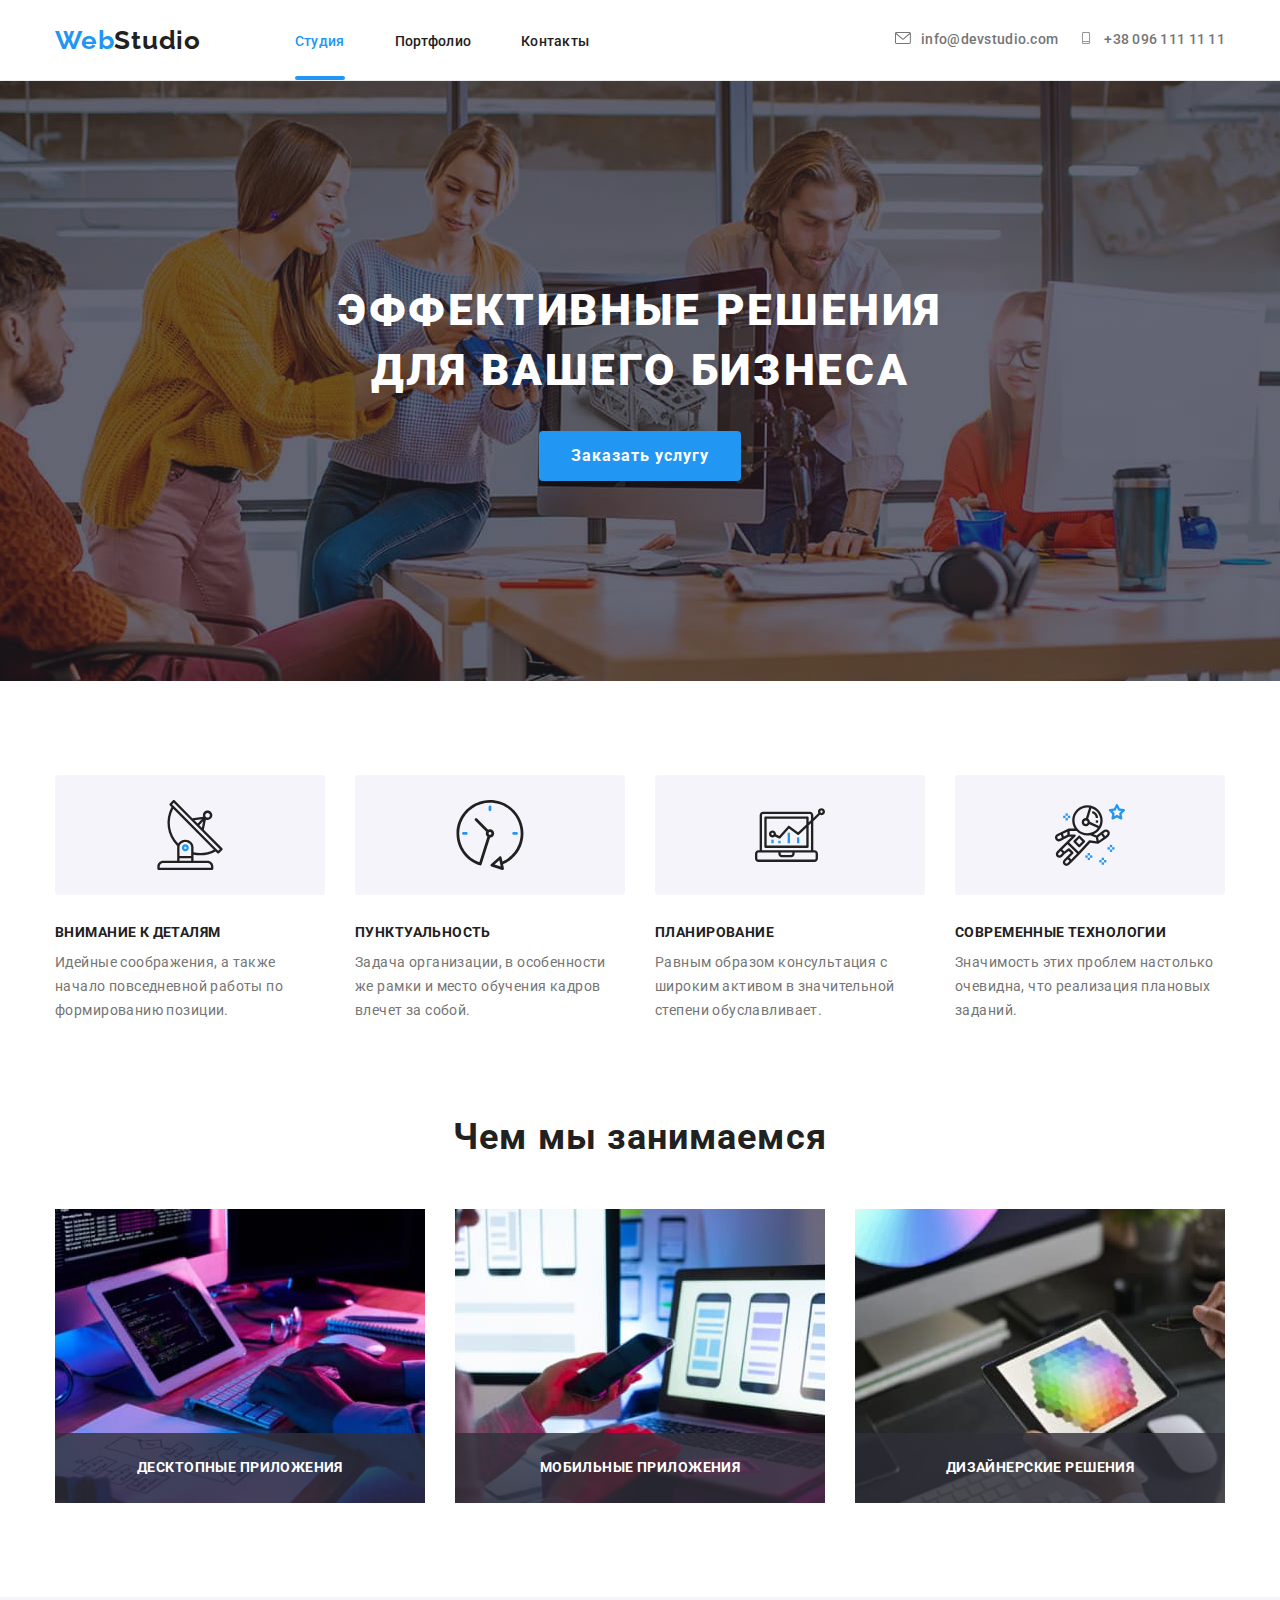
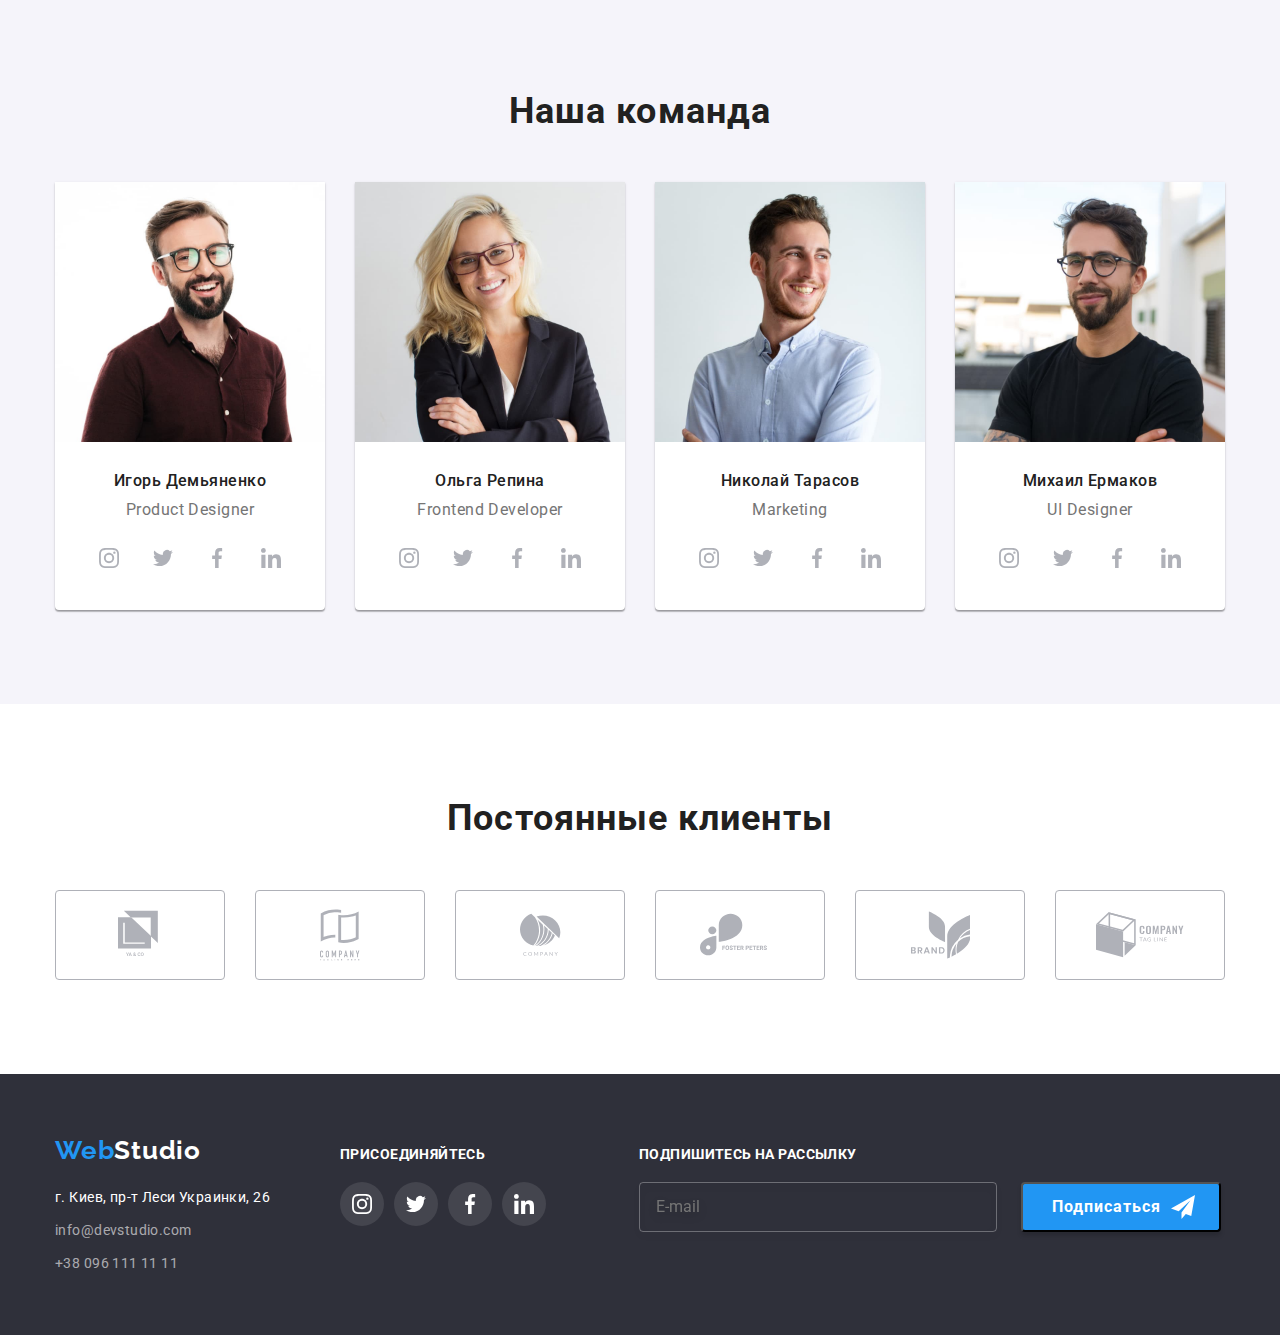
==== index.html @ 65dbe7a2 "дз7" ====
<!DOCTYPE html>
<html lang="ru">
  <head>
    <link
      rel="stylesheet"
      href="https://cdnjs.cloudflare.com/ajax/libs/modern-normalize/1.0.0/modern-normalize.min.css"
    />
    <link rel="preconnect" href="https://fonts.gstatic.com" />
    <link
      rel="stylesheet"
      href="https://fonts.googleapis.com/css2?family=Raleway:wght@700&family=Roboto:wght@400;500;700;900&display=swap"
    />
    <link rel="stylesheet" href="./css/styles.css" />
    <meta charset="UTF-8" />
    <meta name="viewport" content="width=device-width, initial-scale=1.0" />
    <title>Document</title>
  </head>

  <body>
    <header class="page-header">
      <div class="container main-nav">
        <a href="./index.html" class="logo-header"
          ><span class="start">Web</span><span class="finish">Studio</span></a
        >

        <nav>
          <ul class="site-nav">
            <li class="item studio">
              <a href="" class="link current">Студия</a>
            </li>
            <li class="item">
              <a href="./portfolio.html" class="link">Портфолио</a>
            </li>
            <li class="item"><a href="" class="link">Контакты</a></li>
          </ul>
        </nav>

        <ul class="contacts-nav">
          <li class="item">
            <a href="mailto:info@devstudio.com" class="link-mail"
              ><svg class="mail" width="16" height="12">
                <use href="./images/symbol-defs.svg#icon-mail"></use></svg>info@devstudio.com</a>
          </li>
          <li class="item">
            <a href="tel:+380961111111" class="link-phone"
              ><svg class="phone" width="16" height="12">
                <use href="./images/symbol-defs.svg#icon-phone"></use></svg>+38 096 111 11 11</a>
          </li>
        </ul>
      </div>
    </header>

    <main>
      <section class="section-hero">
        <h1 class="hero-title">ЭФФЕКТИВНЫЕ РЕШЕНИЯ ДЛЯ ВАШЕГО БИЗНЕСА</h1>
        <button class="button-hero btn" data-modal-open type="button">
          Заказать услугу
        </button>

        <div class="backdrop is-hidden" data-modal>
          <div class="modal">
            <form>
              <h2 class="modal-title">
                Оставьте свои данные, мы вам перезвоним
              </h2>
              <div class="form-field"> 
                <label for="name">Имя</label>
                <input class="input-form" type="text" name="name" id="name" />                
                <span class="icon-modal"><svg width="18" height="18">
                    <use href="./images/sprite2.svg#icon-iconname"></use>
                  </svg></span>
                  
              </div>

              <div class="form-field">                
                <label for="tel">Телефон</label>
                <input class="input-form" type="tel" name="tel" id="tel" />
                <span class="icon-modal"><svg width="18" height="18">
                    <use href="./images/sprite2.svg#icon-icontel"></use>
                  </svg></span>
              </div>

              <div class="form-field">                
                <label for="email">Почта</label>                
                <input class="input-form" type="email" name="email" id="email" />
                <span class="icon-modal"><svg width="18" height="18">
                    <use href="./images/sprite2.svg#icon-iconmail"></use>
                  </svg></span>
              </div>

              <div class="form-field">                
                <label for="comment">Комментарий</label>
                <textarea name="comment" id="comment" rows="8" placeholder="Введите текст"
                ></textarea>
              </div>

              <div class="checkbox">
                <label class="label-form">
                <input class="checkbox-input" type="checkbox" name="policy" />
                <span class="icon-checkbox"></span>
                  Соглашаюсь с рассылкой и принимаю<span><a class="agreement" href="">Условия договора</a></span>
                </label>
                
              </div>

              <button class="button-submit"  type="submit">
                Отправить
              </button>
            </form>

            <button class="close-modal" data-modal-close type="reset"><svg width="18" height="18">
              <use href="./images/sprite2.svg#icon-closeicon"></use>
            </svg></button>

          </div>
        </div>
      </section>

      <section class="section-first">
        <div class="container">
          <ul class="section-first-list">
            <li class="link-list">
              <div class="box"></div>
              <h3 class="title">Внимание к деталям</h3>
              <p class="text">
                Идейные соображения, а также начало повседневной работы по
                формированию позиции.
              </p>
            </li>
            <li class="link-list">
              <div class="box"></div>
              <h3 class="title">Пунктуальность</h3>
              <p class="text">
                Задача организации, в особенности же рамки и место обучения
                кадров влечет за собой.
              </p>
            </li>
            <li class="link-list">
              <div class="box"></div>
              <h3 class="title">Планирование</h3>
              <p class="text">
                Равным образом консультация с широким активом в значительной
                степени обуславливает.
              </p>
            </li>
            <li class="link-list">
              <div class="box"></div>
              <h3 class="title">Современные технологии</h3>
              <p class="text">
                Значимость этих проблем настолько очевидна, что реализация
                плановых заданий.
              </p>
            </li>
          </ul>
        </div>
      </section>

      <section class="section-second">
        <div class="container">
          <h2 class="title">Чем мы занимаемся</h2>
          <ul class="foto">
            <li class="img-list">
              <div class="product">
                <p class="product-text">Десктопные приложения</p>
                <img
                  src="./images/img1.jpg"
                  width="370"
                  alt="первая картинка"
                />
              </div>
            </li>

            <li class="img-list">
              <div class="product">
                <p class="product-text">Мобильные приложения</p>
                <img
                  src="./images/img2.jpg"
                  width="370"
                  alt="вторая картинка"
                />
              </div>
            </li>

            <li class="img-list">
              <div class="product">
                <p class="product-text">Дизайнерские решения</p>
                <img
                  src="./images/img3.jpg"
                  width="370"
                  alt="третья картинка"
                />
              </div>
            </li>
          </ul>
        </div>
      </section>

      <section class="section-third">
        <div class="container">
          <h2 class="title">Наша команда</h2>
          <ul class="team-section">
            <li class="team-list">
              <img
                src="./images/ИгорьДемьяненко.jpg"
                width="270"
                alt="Игорь Демьяненко"
              />
              <h3 class="name-title">Игорь Демьяненко</h3>
              <p class="text-title">Product Designer</p>
              <ul class="social-networks">
                <li class="social">
                  <a class="network-list" href=""
                    ><svg class="svg-networks" width="20" height="20">
                      <use
                        href="./images/symbol-defs.svg#icon-instagram"
                      ></use></svg></a>
                </li>
                <li class="social">
                  <a class="network-list" href=""
                    ><svg class="svg-networks" width="20" height="20">
                      <use
                        href="./images/symbol-defs.svg#icon-twitter"
                      ></use></svg></a>
                </li>
                <li class="social">
                  <a class="network-list" href=""
                    ><svg class="svg-networks" width="20" height="20">
                      <use
                        href="./images/symbol-defs.svg#icon-facebook"
                      ></use></svg></a>
                </li>
                <li class="social">
                  <a class="network-list" href=""
                    ><svg class="svg-networks" width="20" height="20">
                      <use
                        href="./images/symbol-defs.svg#icon-linkedin"
                      ></use></svg></a>
                </li>
              </ul>
            </li>
            <li class="team-list">
              <img
                src="./images/ОльгаРепина.jpg"
                width="270"
                alt="Ольга Репина"
              />
              <h3 class="name-title">Ольга Репина</h3>
              <p class="text-title">Frontend Developer</p>
              <ul class="social-networks">
                <li class="social">
                  <a class="network-list" href=""
                    ><svg class="svg-networks" width="20" height="20">
                      <use
                        href="./images/symbol-defs.svg#icon-instagram"
                      ></use></svg></a>
                </li>
                <li class="social">
                  <a class="network-list" href=""
                    ><svg class="svg-networks" width="20" height="20">
                      <use
                        href="./images/symbol-defs.svg#icon-twitter"
                      ></use></svg></a>
                </li>
                <li class="social">
                  <a class="network-list" href=""
                    ><svg class="svg-networks" width="20" height="20">
                      <use
                        href="./images/symbol-defs.svg#icon-facebook"
                      ></use></svg></a>
                </li>
                <li class="social">
                  <a class="network-list" href=""
                    ><svg class="svg-networks" width="20" height="20">
                      <use
                        href="./images/symbol-defs.svg#icon-linkedin"
                      ></use></svg></a>
                </li>
              </ul>
            </li>
            <li class="team-list">
              <img
                src="./images/НиколайТарасов.jpg"
                width="270"
                alt="Николай Тарасов"
              />
              <h3 class="name-title">Николай Тарасов</h3>
              <p class="text-title">Marketing</p>
              <ul class="social-networks">
                <li class="social">
                  <a class="network-list" href=""
                    ><svg class="svg-networks" width="20" height="20">
                      <use
                        href="./images/symbol-defs.svg#icon-instagram"
                      ></use></svg></a>
                </li>
                <li class="social">
                  <a class="network-list" href=""
                    ><svg class="svg-networks" width="20" height="20">
                      <use
                        href="./images/symbol-defs.svg#icon-twitter"
                      ></use></svg></a>
                </li>
                <li class="social">
                  <a class="network-list" href=""
                    ><svg class="svg-networks" width="20" height="20">
                      <use
                        href="./images/symbol-defs.svg#icon-facebook"
                      ></use></svg></a>
                </li>
                <li class="social">
                  <a class="network-list" href=""
                    ><svg class="svg-networks" width="20" height="20">
                      <use
                        href="./images/symbol-defs.svg#icon-linkedin"
                      ></use></svg></a>
                </li>
              </ul>
            </li>
            <li class="team-list">
              <img
                src="./images/МихаилЕрмаков.jpg"
                width="270"
                alt="Михаил Ермаков"
              />
              <h3 class="name-title">Михаил Ермаков</h3>
              <p class="text-title">UI Designer</p>
              <ul class="social-networks">
                <li class="social">
                  <a class="network-list" href=""
                    ><svg class="svg-networks" width="20" height="20">
                      <use
                        href="./images/symbol-defs.svg#icon-instagram"
                      ></use></svg></a>
                </li>
                <li class="social">
                  <a class="network-list" href=""
                    ><svg class="svg-networks" width="20" height="20">
                      <use
                        href="./images/symbol-defs.svg#icon-twitter"
                      ></use></svg></a>
                </li>
                <li class="social">
                  <a class="network-list" href=""
                    ><svg class="svg-networks" width="20" height="20">
                      <use
                        href="./images/symbol-defs.svg#icon-facebook"
                      ></use></svg></a>
                </li>
                <li class="social">
                  <a class="network-list" href=""
                    ><svg class="svg-networks" width="20" height="20">
                      <use
                        href="./images/symbol-defs.svg#icon-linkedin"
                      ></use></svg></a>
                </li>
              </ul>
            </li>
          </ul>
        </div>
      </section>

      <section class="section-four">
        <div class="container">
          <h2 class="title-clients">Постоянные клиенты</h2>
          <ul class="client-list">
            <li>
              <a class="client" href=""
                ><svg class="svg" width="44" height="90">
                  <use href="./images/symbol-defs.svg#icon-yako"></use></svg></a>
            </li>
            <li>
              <a class="client" href=""
                ><svg class="svg" width="40" height="90">
                  <use
                    href="./images/symbol-defs.svg#icon-taglinecompany"
                  ></use></svg></a>
            </li>
            <li>
              <a class="client" href=""
                ><svg class="svg" width="41" height="90">
                  <use href="./images/symbol-defs.svg#icon-company"></use></svg></a>
            </li>
            <li>
              <a class="client" href=""
                ><svg class="svg" width="80" height="90">
                  <use href="./images/symbol-defs.svg#icon-foster"></use></svg></a>
            </li>
            <li>
              <a class="client" href=""
                ><svg class="svg" width="59" height="90">
                  <use href="./images/symbol-defs.svg#icon-brand"></use></svg></a>
            </li>
            <li>
              <a class="client" href=""
                ><svg class="svg" width="88" height="90">
                  <use href="./images/symbol-defs.svg#icon-tagline"></use></svg></a>
            </li>
          </ul>
        </div>
      </section>
    </main>

    <footer class="footer">
      <div class="container main-footer">
        <div class="footer-first">
          <a href="./index.html" class="logo-footer"
            ><span class="start-footer">Web</span
            ><span class="finish-footer">Studio</span></a
          >

          <address class="address">
            <div class="address-list">г. Киев, пр-т Леси Украинки, 26</div>
            <div class="address-list">
              <a href="mailto:info@devstudio.com" class="link"
                >info@devstudio.com</a
              >
            </div>
            <div class="address-list">
              <a href="tel:+380961111111" class="link">+38 096 111 11 11</a>
            </div>
          </address>
        </div>
        <div class="footer-second">
          <h2 class="title-footer">присоединяйтесь</h2>
          <ul class="social-networks">
            <li class="social">
              <a class="networks" href=""
                ><svg class="svg-networks" width="20" height="20">
                  <use
                    href="./images/symbol-defs.svg#icon-instagram"
                  ></use></svg></a>
            </li>
            <li class="social">
              <a class="networks" href=""
                ><svg class="svg-networks" width="20" height="20">
                  <use href="./images/symbol-defs.svg#icon-twitter"></use></svg></a>
            </li>
            <li class="social">
              <a class="networks" href=""
                ><svg class="svg-networks" width="20" height="20">
                  <use href="./images/symbol-defs.svg#icon-facebook"></use></svg></a>
            </li>
            <li class="social">
              <a class="networks" href=""
                ><svg class="svg-networks" width="20" height="20">
                  <use href="./images/symbol-defs.svg#icon-linkedin"></use></svg></a>
            </li>
          </ul>
        </div>

        <div class="footer-third">
          <form>
            <label for="mail" class="form-label">Подпишитесь на рассылку</label>
            <div class="input-button">
              <input
                class="form-input"
                type="email"
                name="email"
                id="mail"
                placeholder="E-mail"
              />
              <button class="submit-button" type="submit">Подписаться</button>
            </div>
          </form>
        </div>
      </div>
    </footer>
    <script src="./js/modal.js"></script>    
  </body>
  </html>
---- css/styles.css ----
:root {
  --primary-text-color: #212121;
  --secondary-text-color: #757575;
  --text-color-white: #ffffff;
  --text-color-blue: #2196f3;
  --text-address: rgba(255, 255, 255, 0.6);
  --bg-color-blue: #2196f3;
  --bg-color-white: #ffffff;
  --bg-color-black: #2f303a;
}

body {
  background-color: var(--bg-color-white);
  color: var(--primary-text-color);
  font-family: Roboto, sans-serif;
  font-style: normal;
}

img {
  display: block;
}
a {
  text-decoration: none;
}
ul {
  list-style: none;
}
.page-header {
  background-color: var(--bg-color-white);
  border-bottom: 1px solid #ececec;
  position: relative;
}
.container {
  width: 1200px;
  padding-left: 15px;
  padding-right: 15px;
  margin-left: auto;
  margin-right: auto;
}
.main-nav {
  display: flex;
  align-items: center;
  height: 80px;
  justify-content: space-between;
}
.logo-header {
  font-family: Raleway;
  font-style: normal;
  font-weight: 700;
  font-size: 26px;
  line-height: 1.19;
  letter-spacing: 0.03em;
  color: var(--primary-text-color);
  margin-right: 93px;
}

.start {
  color: var(--text-color-blue);
}
.finish {
  color: var(--primary-text-color);
}
.start-footer {
  color: var(--text-color-blue);
}
.finish-footer {
  color: var(--text-color-white);
}
/* Главная навигация */
.site-nav {
  display: flex;
  padding: 0;
  margin-right: 305px;
  align-items: center;
  align-self: center;
}
.site-nav .item + .item {
  margin-left: 50px;
}

.site-nav .link {
  font-family: Roboto;
  font-style: normal;
  font-weight: 500;
  font-size: 14px;
  line-height: 1.14px;
  letter-spacing: 0.02em;
  color: var(--primary-text-color);
  height: 16px;
}

.site-nav .link.current {
  color: var(--text-color-blue);
}
.current {
  position: relative;
}
.current::after {
  position: absolute;
  content: '';
  width: 100%;
  height: 4px;
  border-radius: 2px;
  display: block;
  left: 0;
  bottom: 0;
  background-repeat: no-repeat;
  background-color: var(--bg-color-blue);
  top: 43px;
}
.link {
  transition: 250ms cubic-bezier(0.4, 0, 0.2, 1);
}
.link:hover {
  color: var(--text-color-blue);
}
.link:focus {
  color: var(--text-color-blue);
}
.contacts-nav .item + .item {
  margin-left: 20px;
}
.contacts-nav {
  display: flex;
  height: 16px;
  padding: 0;
}
.link-mail {
  font-family: Roboto;
  font-style: normal;
  font-weight: 500;
  font-size: 14px;
  line-height: 1.14px;
  letter-spacing: 0.02em;
  color: var(--secondary-text-color);
  fill: var(--secondary-text-color);
  align-items: center;
  height: 16px;
  display: block;
  transition: 250ms cubic-bezier(0.4, 0, 0.2, 1);
}
.link-mail:hover {
  color: var(--text-color-blue);
  fill: var(--text-color-blue);
}
.link-mail:focus {
  color: var(--text-color-blue);
  fill: var(--text-color-blue);
}
.link-phone {
  font-family: Roboto;
  font-style: normal;
  font-weight: 500;
  font-size: 14px;
  line-height: 1.14px;
  letter-spacing: 0.02em;
  color: var(--secondary-text-color);
  fill: var(--secondary-text-color);
  align-items: center;
  height: 16px;
  display: block;
  transition: 250ms cubic-bezier(0.4, 0, 0.2, 1);
}
.link-phone:hover {
  color: var(--text-color-blue);
  fill: #2196f3;
}
.link-phone:focus {
  color: var(--text-color-blue);
  fill: #2196f3;
}

.item {
  align-items: center;
  align-self: center;
  height: 16px;
  display: block;
}
.mail {
  margin-right: 10px;
  transition: 250ms cubic-bezier(0.4, 0, 0.2, 1);
}

.mail:hover {
  fill: #2196f3;
}
.phone {
  margin-right: 10px;
  transition: 250ms cubic-bezier(0.4, 0, 0.2, 1);
}
.phone:hover {
  fill: #2196f3;
}

/* Секция Герой */
.section-hero {
  background-color: var(--bg-color-black);
  background-image: linear-gradient(
      to bottom,
      rgba(47, 48, 58, 0.4),
      rgba(47, 48, 58, 0.4)
    ),
    url(../images/Imghero.jpg);
  background-size: cover;
  background-position: center;
  background-repeat: no-repeat;

  height: 600px;
  display: flex;
  flex-direction: column;
  align-items: center;
  justify-content: center;
  margin: 0 auto;
}
.section-hero .hero-title {
  width: 696px;
  height: 120px;
  font-family: Roboto;
  font-style: normal;
  font-weight: 900;
  font-size: 44px;
  line-height: 1.36;
  text-align: center;
  letter-spacing: 0.06em;
  text-transform: uppercase;
  color: var(--text-color-white);
  margin-top: 0;
  margin-bottom: 30px;
  margin-left: auto;
  margin-right: auto;
}

.button-hero {
  height: 50px;
  margin-top: 0;
  margin-left: auto;
  margin-right: auto;
  padding-top: 10px;
  padding-bottom: 10px;
  padding-right: 32px;
  padding-left: 32px;
  border-radius: 4px;
  border: transparent;
  font-family: Roboto;
  font-style: normal;
  font-weight: 700;
  font-size: 16px;
  line-height: 1.87;
  display: flex;
  align-items: center;
  text-align: center;
  letter-spacing: 0.06em;
  background-color: var(--bg-color-blue);
  color: var(--text-color-white);
  box-shadow: 0px 4px 4px rgba(0, 0, 0, 0.15);
  cursor: pointer;
}

.backdrop {
  position: fixed;
  width: 100%;
  height: 100%;
  left: 0px;
  top: 0px;
  background: rgba(0, 0, 0, 0.2);
  z-index: 1;
}
.is-hidden {
  opacity: 0;
  pointer-events: none;
}

.modal {
  position: absolute;
  width: 528px;
  height: 581px;
  left: 50%;
  top: 50%;
  transform: translate(-50%, -50%);
  background-color: var(--bg-color-white);
  box-shadow: 0px 1px 3px rgba(0, 0, 0, 0.12), 0px 1px 1px rgba(0, 0, 0, 0.14),
    0px 2px 1px rgba(0, 0, 0, 0.2);
  border-radius: 4px;
  padding: 40px;
}

.modal-title {
  font-family: Roboto;
  font-style: normal;
  font-weight: bold;
  font-size: 20px;
  line-height: 23px;
  text-align: center;
  letter-spacing: 0.03em;
  color: var(--primary-text-color);
  margin-bottom: 12px;
}

.close-modal {
  position: absolute;
  width: 30px;
  height: 30px;
  top: 8px;
  right: 8px;
  cursor: pointer;
  background-color: var(--bg-color-white);
  border: 1px solid rgba(0, 0, 0, 0.1);
  align-items: center;
  border-radius: 50%;
  transition: 250ms cubic-bezier(0.4, 0, 0.2, 1);
  display: flex;
  align-content: center;
  justify-content: center;
}
.close-modal:hover {
  fill: var(--text-color-blue);
}
.close-modal:focus {
  fill: var(--text-color-blue);
}
.form-field {
  display: flex;
  flex-direction: column;
  position: relative;
}
.form-field:not(:nth-of-type(4)) {
  margin-bottom: 10px;
}

.input-form {
  margin: 0;
  padding: 0;
  padding-left: 42px;
  width: 100%;
  height: 40px;
  border: 1px solid rgba(33, 33, 33, 0.2);
  border-radius: 4px;
  cursor: pointer;
  transition: 250ms cubic-bezier(0.4, 0, 0.2, 1);
}
.icon-modal {
  position: absolute;
  top: 50%;
  left: 14px;
  display: inline-block;
  transition: 250ms cubic-bezier(0.4, 0, 0.2, 1);
}
.input-form:focus + .icon-modal {
  fill: var(--text-color-blue);
}
.input-form:hover + .icon-modal {
  fill: var(--text-color-blue);
}
.input-form:hover {
  border: 1px solid var(--text-color-blue);
}
.input-form:focus {
  border: 1px solid var(--text-color-blue);
  outline: var(--text-color-blue);
}
.form-field label {
  margin-bottom: 4px;
  font-family: Roboto;
  font-style: normal;
  font-weight: normal;
  font-size: 12px;
  line-height: 14px;
  letter-spacing: 0.01em;
  color: #757575;
}

.form-field textarea {
  padding: 12px 16px;
  width: 100%;
  height: 120px;
  left: 576px;
  top: 518px;
  border: 1px solid rgba(33, 33, 33, 0.2);
  border-radius: 4px;
  resize: none;
  cursor: pointer;
  transition: 250ms cubic-bezier(0.4, 0, 0.2, 1);
}
.form-field textarea:hover {
  border: 1px solid var(--text-color-blue);
}
.form-field textarea:focus {
  border: 1px solid var(--text-color-blue);
  outline: var(--text-color-blue);
}

.checkbox {
  margin-top: 20px;
  margin-bottom: 30px;
}
.checkbox-input {
  appearance: none;
  position: absolute;
}
.checkbox-input:checked + .icon-checkbox {
  background-color: var(--bg-color-blue);
  border-color: var(--bg-color-blue);
  background-image: url(../images/iconcheck.svg);
  background-size: contain;
  background-repeat: no-repeat;
  background-origin: border-box;
  display: inline-block;  
}

.icon-checkbox {
  display: inline-block;
  width: 16px;
  height: 15px;
  border: 2px solid black;
  margin-right: 7px;
}
.label-form {
  display: flex;
  align-items: center;
  margin-left: 13px;
}
.agreement {
  margin-left: 5px;
}
.label-form {
  font-family: Roboto;
  font-style: normal;
  font-weight: normal;
  font-size: 14px;
  line-height: 24px;
  letter-spacing: 0.03em;
  color: #757575;
}
.agreement {
  text-decoration: underline;
  color: var(--text-color-blue);
}

.button-submit {
  display: block;
  width: 200px;
  height: 50px;
  color: var(--text-color-white);
  font-family: Roboto;
  font-style: normal;
  font-weight: bold;
  font-size: 16px;
  line-height: 30px;
  align-items: center;
  text-align: center;
  letter-spacing: 0.06em;
  background: #188ce8;
  box-shadow: 0px 4px 4px rgba(0, 0, 0, 0.15);
  border-radius: 4px;
  cursor: pointer;
  margin-left: auto;
  margin-right: auto;
}
.section-first .text {
  margin-top: 0;
  margin-bottom: 0;
  font-family: Roboto;
  font-style: normal;
  font-weight: 400;
  font-size: 14px;
  line-height: 1.71;
  letter-spacing: 0.03em;
  color: var(--secondary-text-color);
}

ul {
  margin-top: 0;
  margin-bottom: 0;
}
.section-first-list {
  display: flex;
  padding-left: 0;
}
.section-first {
  background-color: var(--bg-color-white);
  padding-top: 94px;
  padding-bottom: 94px;
}
.section-first .title {
  margin-top: 0;
  margin-bottom: 10px;
  font-family: Roboto;
  font-style: normal;
  font-weight: 700;
  font-size: 14px;
  line-height: 1.14;
  letter-spacing: 0.03em;
  text-transform: uppercase;
}

.link-list:not(:last-child) {
  margin-right: 30px;
}
.box {
  width: 270px;
  height: 120px;
  background: #f5f4fa;
  border: 1px solid transparent;
  border-radius: 4px;
  margin-bottom: 30px;
  display: flex;
  background-position: center;
  background-repeat: no-repeat;
}

.link-list:nth-child(1) .box {
  background-image: url(../images/v1.svg);
}
.link-list:nth-child(2) .box {
  background-image: url(../images/v2.svg);
}
.link-list:nth-child(3) .box {
  background-image: url(../images/v3.svg);
}
.link-list:nth-child(4) .box {
  background-image: url(../images/v4.svg);
}

.section-second .title {
  font-family: Roboto;
  font-style: normal;
  font-weight: 700;
  font-size: 36px;
  line-height: 1.16;
  text-align: center;
  letter-spacing: 0.03em;
  margin-top: 0;
  margin-bottom: 50px;
  margin-left: auto;
  margin-right: auto;
  padding-bottom: 0;
}
.section-second {
  background-color: var(--bg-color-white);
  padding-bottom: 94px;
}
.foto {
  display: flex;
  justify-content: space-between;
  padding-left: 0;
}
.img-list:not(:last-child) {
  margin-right: 30px;
}
.section-third {
  background: #f5f4fa;
  padding-top: 94px;
  padding-bottom: 94px;
}
.team-section {
  display: flex;
  padding-left: 0;
  justify-content: space-between;
}
.team-list:not(:last-child) {
  margin-right: 30px;
}
.team-list {
  box-shadow: 0px 1px 3px rgba(0, 0, 0, 0.12), 0px 1px 1px rgba(0, 0, 0, 0.14),
    0px 2px 1px rgba(0, 0, 0, 0.2);
  border-radius: 0px 0px 4px 4px;
  background: #ffffff;
  height: 428px;
}
.product {
  position: relative;
}
.product-text {
  font-family: Roboto;
  font-style: normal;
  font-weight: 700;
  font-size: 14px;
  line-height: 1.14;
  text-align: center;
  letter-spacing: 0.03em;
  text-transform: uppercase;
  bottom: 0;
  margin: 0;
  padding-top: 27px;
  padding-bottom: 27px;
  left: 0;
  right: 0;
  color: #ffffff;
  position: absolute;
  background: rgba(47, 48, 58, 0.8);
}

.section-third .title {
  font-family: Roboto;
  font-style: normal;
  font-weight: 700;
  font-size: 36px;
  line-height: 1.16;
  text-align: center;
  letter-spacing: 0.03em;
  margin-top: 0;
  margin-bottom: 50px;
  margin-left: auto;
  margin-right: auto;
}
.section-third .name-title {
  font-family: Roboto;
  font-style: normal;
  font-weight: 500;
  font-size: 16px;
  line-height: 1.18;
  text-align: center;
  letter-spacing: 0.03em;
  margin-bottom: 10px;
  margin-top: 30px;
}
.section-third .text-title {
  font-family: Roboto;
  font-style: normal;
  font-weight: 400;
  font-size: 16px;
  line-height: 1.18;
  text-align: center;
  letter-spacing: 0.03em;
  color: var(--secondary-text-color);
  margin-top: 0;
  margin-bottom: 16px;
}

.section-four {
  background-color: var(--bg-color-white);
  padding-top: 94px;
  padding-bottom: 94px;
}
.title-clients {
  font-family: Roboto;
  font-style: normal;
  font-weight: 700;
  font-size: 36px;
  line-height: 1.16;
  text-align: center;
  letter-spacing: 0.03em;
  margin-top: 0;
  margin-bottom: 50px;
  margin-left: auto;
  margin-right: auto;
}
.client {
  display: flex;
  width: 170px;
  height: 90px;
  border: 1px solid #afb1b8;
  border-radius: 4px;
  cursor: pointer;
  align-items: center;
  justify-content: center;
  fill: #afb1b8;
  transition: 250ms cubic-bezier(0.4, 0, 0.2, 1);
}
.client:hover {
  fill: var(--text-color-blue);
  border-color: var(--text-color-blue);
}
.client:focus {
  fill: var(--text-color-blue);
  border-color: var(--text-color-blue);
}

.client-list {
  margin: 0;
  padding: 0;
  display: flex;
  justify-content: space-between;
}

/* Футер */
.footer {
  background-color: var(--bg-color-black);
  padding-top: 60px;
  padding-bottom: 60px;
}
.logo-footer {
  width: 145px;
  height: 31px;
  font-family: Raleway;
  font-style: normal;
  font-weight: 700;
  font-size: 26px;
  line-height: 1.19;
  letter-spacing: 0.03em;
  color: var(--primary-text-color);
  display: inline-block;
}
.address {
  font-family: Roboto;
  font-style: normal;
  font-weight: 400;
  font-size: 14px;
  line-height: 1.71;
  letter-spacing: 0.03em;
  background-color: var(--bg-color-black);
  color: var(--text-color-white);
}
.address-list:not(:last-child) {
  margin-bottom: 9px;
}
.address-list:first-child {
  margin-top: 20px;
}

.address .link {
  color: var(--text-address);
  transition: 250ms cubic-bezier(0.4, 0, 0.2, 1);
}
.address .link:hover {
  color: var(--text-color-blue);
}
.address .link:focus {
  color: var(--text-color-blue);
}
.main-footer {
  display: flex;
  align-items: baseline;
}
.footer-first {
  margin-right: 70px;
}
.footer-second {
  margin-right: 93px;
}
.title-footer {
  color: var(--text-color-white);
  margin-bottom: 20px;
  font-family: Roboto;
  font-style: normal;
  font-weight: bold;
  font-size: 14px;
  line-height: 16px;
  letter-spacing: 0.03em;
  text-transform: uppercase;
}
.social-networks {
  display: flex;
  width: 206px;
  height: 44px;
  justify-content: space-between;
  align-items: center;
  padding-left: 0;

  margin-left: auto;
  margin-right: auto;
}
.networks {
  display: flex;
  width: 44px;
  height: 44px;
  border-radius: 50%;
  align-items: center;
  justify-content: center;
  fill: white;
  transition: 250ms cubic-bezier(0.4, 0, 0.2, 1);
}
.networks:hover {
  background-color: var(--bg-color-blue);
  fill: white;
}
.networks:focus {
  background-color: var(--bg-color-blue);
  fill: white;
}

.network-list:hover {
  background-color: var(--bg-color-blue);
  fill: white;
}
.network-list:focus {
  background-color: var(--bg-color-blue);
  fill: white;
}
.network-list {
  display: flex;
  width: 44px;
  height: 44px;
  border-radius: 50%;
  align-items: center;
  justify-content: center;
  fill: #afb1b8;
  transition: 250ms cubic-bezier(0.4, 0, 0.2, 1);
}
.social {
  display: block;
  width: 44px;
  height: 44px;
  background: rgba(255, 255, 255, 0.1);
  border-radius: 50%;
}

.footer-third {
  display: flex;
  justify-content: space-between;
  margin-right: 0;
}
.form-label {
  display: block;
  font-family: Roboto;
  font-style: normal;
  font-weight: bold;
  font-size: 14px;
  line-height: 16px;
  letter-spacing: 0.03em;
  text-transform: uppercase;
  color: var(--text-color-white);
  margin-bottom: 20px;
  cursor: pointer;
}

.form-input {
  display: inline-block;
  width: 358px;
  height: 50px;
  border: 1px solid rgba(255, 255, 255, 0.3);
  box-sizing: border-box;
  filter: drop-shadow(0px 4px 4px rgba(0, 0, 0, 0.15));
  border-radius: 4px;
  padding: 15px 16px;
  margin: 0;
  margin-right: 24px;
  background-color: transparent;
  color: var(--text-color-white);
}

.input-button {
  display: flex;
  margin-right: 0;
}

.submit-button {
  display: flex;
  width: 200px;
  height: 50px;
  background: #2196f3;
  box-shadow: 0px 4px 4px rgba(0, 0, 0, 0.15);
  border-radius: 4px;
  margin-right: 0;
  font-family: Roboto;
  font-style: normal;
  font-weight: bold;
  font-size: 16px;
  line-height: 30px;
  align-items: center;
  text-align: center;
  padding-left: 29px;
  letter-spacing: 0.06em;
  color: var(--text-color-white);
  cursor: pointer;
}
.submit-button::after {
  content: '';
  background-image: url(../images/iconsend.svg);
  background-repeat: no-repeat;
  width: 24px;
  height: 24px;
  margin-left: 10px;
}

/* Портфолио */

.button-link .button {
  font-family: Roboto;
  font-style: normal;
  font-weight: 500;
  font-size: 16px;
  line-height: 1.62;
  text-align: center;
  letter-spacing: 0.03em;
  background-color: #f5f4fa;
  color: var(--primary-text-color);
  border-radius: 4px;
  border-color: transparent;
  padding-top: 6px;
  padding-bottom: 6px;
  padding-left: 22px;
  padding-right: 22px;
  cursor: pointer;
  transition: 250ms cubic-bezier(0.4, 0, 0.2, 1);
}
.button-link .button:focus {
  background-color: var(--bg-color-blue);
  color: var(--text-color-white);
  box-shadow: 0px 3px 1px rgba(0, 0, 0, 0.1), 0px 1px 2px rgba(0, 0, 0, 0.08),
    0px 2px 2px rgba(0, 0, 0, 0.12);
  border-radius: 4px;
}
.button-link .button:hover {
  background-color: var(--bg-color-blue);
  color: var(--text-color-white);
  box-shadow: 0px 3px 1px rgba(0, 0, 0, 0.1), 0px 1px 2px rgba(0, 0, 0, 0.08),
    0px 2px 2px rgba(0, 0, 0, 0.12);
  border-radius: 4px;
}

.button-list:not(:last-child) {
  margin-right: 8px;
}

.window {
  position: absolute;
  bottom: -100%;
  width: 100%;
  height: 100%;
  padding-top: 63px;
  padding-bottom: 63px;
  padding-left: 24px;
  padding-right: 24px;
  margin: 0;
  font-family: Roboto;
  font-style: normal;
  font-weight: normal;
  font-size: 18px;
  line-height: 1.55;
  letter-spacing: 0.03em;
  color: var(--text-color-white);
  background: rgba(33, 150, 243, 0.9);
  opacity: 0;
  transition: 250ms cubic-bezier(0.4, 0, 0.2, 1);
}
.pictures {
  position: relative;
  overflow: hidden;
}
.future-link:hover .window,
.future-link:focus .window {
  bottom: 0;
  opacity: 1;
}
.button-link {
  padding-top: 94px;
  padding-bottom: 50px;
}
.futures-link {
  display: flex;
  justify-content: center;
  align-items: center;
}

.futures-list {
  display: flex;
  flex-wrap: wrap;
  padding-left: 0;
  justify-content: space-between;
  padding-bottom: 94px;
}
.futures-list .title {
  font-family: Roboto;
  font-style: normal;
  font-weight: 700;
  font-size: 18px;
  line-height: 2;
  letter-spacing: 0.06em;
  color: var(--primary-text-color);
  margin-bottom: 0;
  margin-top: 0;
}
.item-futures {
  background: #ffffff;
  border: 1px solid #eeeeee;
  width: 370px;
  height: 404px;
  margin-left: 30px;
  margin-bottom: 30px;
  padding-top: 0;
}

.future-link {
  background: #ffffff;
  border: 1px solid #eeeeee;
  width: 370px;
  display: block;
  border: 1px solid #eeeeee;
  box-sizing: border-box;
  transition: 250ms cubic-bezier(0.4, 0, 0.2, 1);
}

.future-link:hover {
  border: 1px solid #eeeeee;
  box-sizing: border-box;
  box-shadow: 0px 1px 1px rgba(0, 0, 0, 0.12), 0px 4px 4px rgba(0, 0, 0, 0.06),
    1px 4px 6px rgba(0, 0, 0, 0.16);
}
.future-link:focus {
  border: 1px solid #eeeeee;
  box-sizing: border-box;
  box-shadow: 0px 1px 1px rgba(0, 0, 0, 0.12), 0px 4px 4px rgba(0, 0, 0, 0.06),
    1px 4px 6px rgba(0, 0, 0, 0.16);
}
.div-list {
  padding: 20px 24px;
  width: 370px;
}
.futures-list .link {
  font-family: Roboto;
  font-style: normal;
  font-weight: normal;
  font-size: 16px;
  line-height: 1.87;
  letter-spacing: 0.03em;
  color: var(--secondary-text-color);
  margin-top: 4px;
  margin-bottom: 0;
}
.item-futures:nth-child(3n + 1) {
  margin-left: 0;
}
.item-futures:nth-child(n + 7) {
  margin-bottom: 0;
}
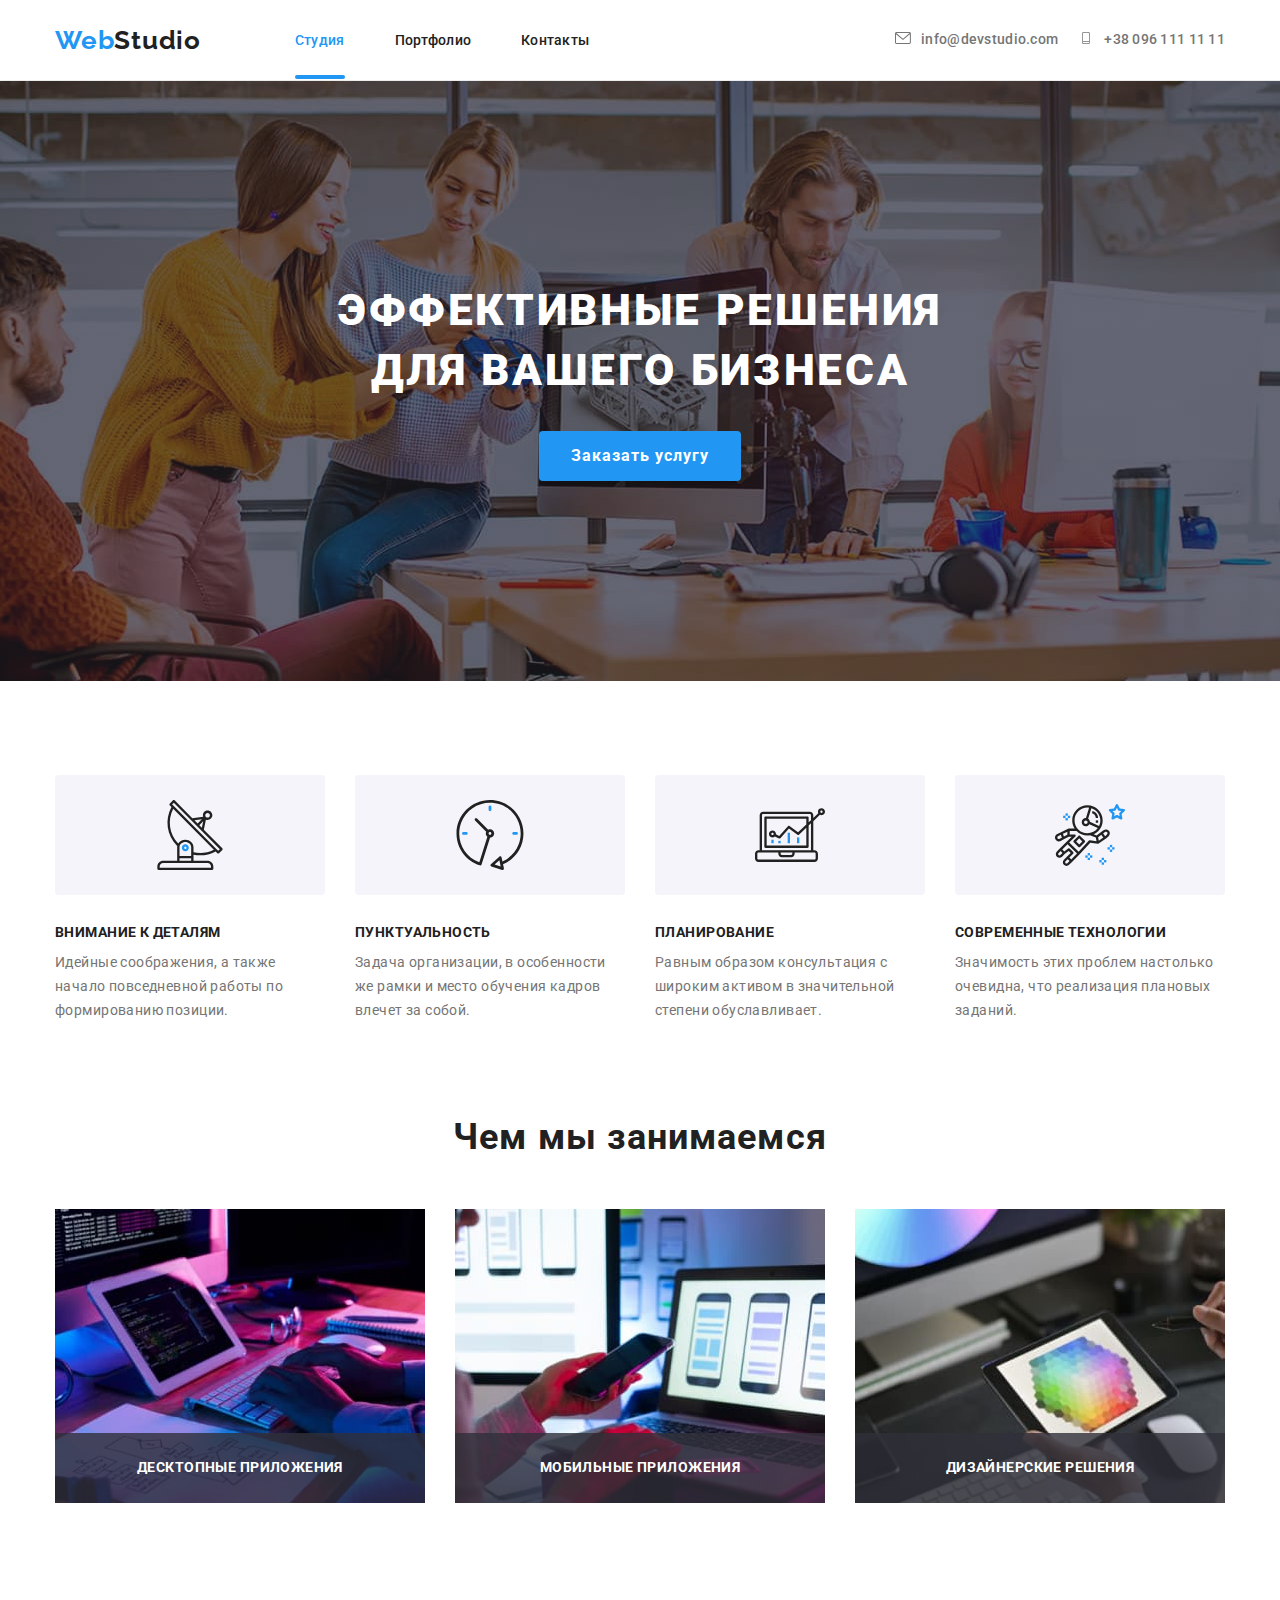
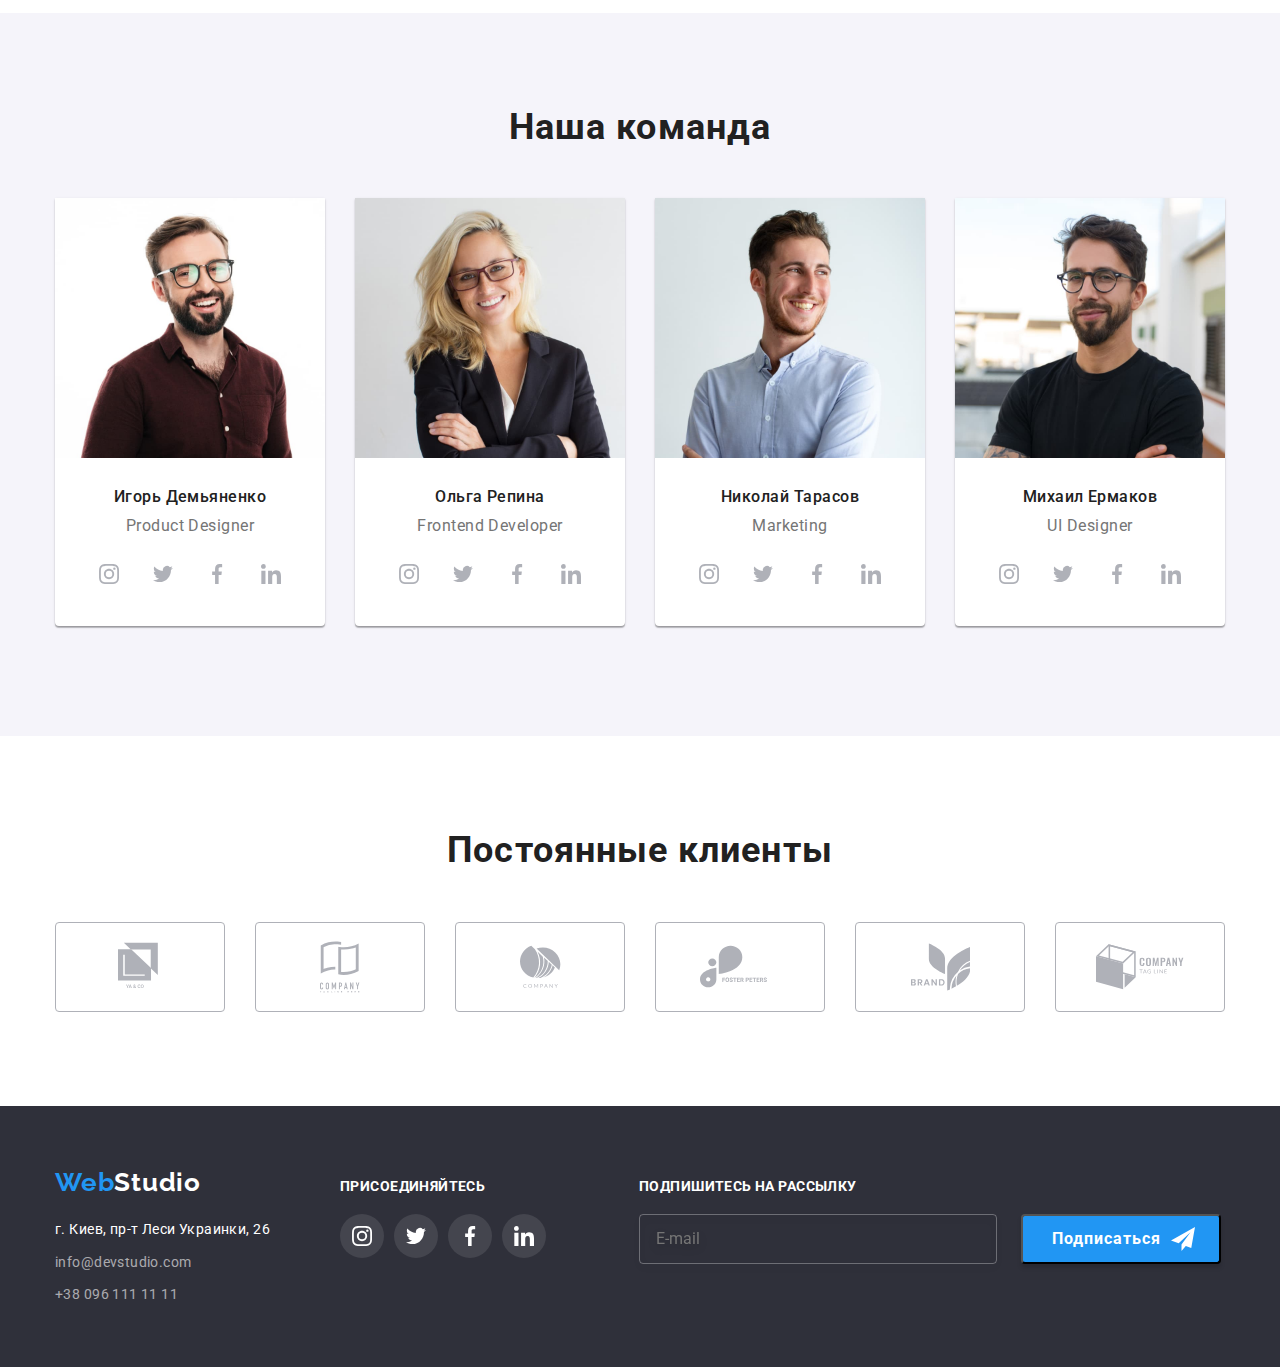
==== commit 6f66dd39: "дз7" ====
--- a/index.html
+++ b/index.html
@@ -1,16 +1,11 @@
 <!DOCTYPE html>
 <html lang="ru">
+  
   <head>
-    <link
-      rel="stylesheet"
-      href="https://cdnjs.cloudflare.com/ajax/libs/modern-normalize/1.0.0/modern-normalize.min.css"
-    />
+    <link rel="stylesheet" href="https://cdnjs.cloudflare.com/ajax/libs/modern-normalize/1.0.0/modern-normalize.min.css" />
     <link rel="preconnect" href="https://fonts.gstatic.com" />
-    <link
-      rel="stylesheet"
-      href="https://fonts.googleapis.com/css2?family=Raleway:wght@700&family=Roboto:wght@400;500;700;900&display=swap"
-    />
-    <link rel="stylesheet" href="./css/styles.css" />
+    <link rel="stylesheet" href="https://fonts.googleapis.com/css2?family=Raleway:wght@700&family=Roboto:wght@400;500;700;900&display=swap" />    
+    <link rel="stylesheet" href="./css/main.min.css">
     <meta charset="UTF-8" />
     <meta name="viewport" content="width=device-width, initial-scale=1.0" />
     <title>Document</title>
@@ -19,31 +14,29 @@
   <body>
     <header class="page-header">
       <div class="container main-nav">
-        <a href="./index.html" class="logo-header"
-          ><span class="start">Web</span><span class="finish">Studio</span></a
-        >
+        <a href="./index.html" class="page-header__logo">
+          <span class="page-header__logo--start">Web</span><span class="page-header__logo--finish">Studio</span>
+        </a>
 
         <nav>
           <ul class="site-nav">
-            <li class="item studio">
-              <a href="" class="link current">Студия</a>
-            </li>
-            <li class="item">
-              <a href="./portfolio.html" class="link">Портфолио</a>
-            </li>
-            <li class="item"><a href="" class="link">Контакты</a></li>
+            <li class="site-nav__item studio">
+              <a href="" class="site-nav__link site-nav__link--current">Студия</a>
+            </li>
+            <li class="site-nav__item">
+              <a href="./portfolio.html" class="site-nav__link">Портфолио</a>
+            </li>
+            <li class="site-nav__item"><a href="" class="site-nav__link">Контакты</a></li>
           </ul>
         </nav>
 
         <ul class="contacts-nav">
-          <li class="item">
-            <a href="mailto:info@devstudio.com" class="link-mail"
-              ><svg class="mail" width="16" height="12">
+          <li class="contacts-nav__item">
+            <a href="mailto:info@devstudio.com" class="contacts-nav__link"><svg class="mail" width="16" height="12">
                 <use href="./images/symbol-defs.svg#icon-mail"></use></svg>info@devstudio.com</a>
           </li>
-          <li class="item">
-            <a href="tel:+380961111111" class="link-phone"
-              ><svg class="phone" width="16" height="12">
+          <li class="contacts-nav__item">
+            <a href="tel:+380961111111" class="contacts-nav__link"><svg class="phone" width="16" height="12">
                 <use href="./images/symbol-defs.svg#icon-phone"></use></svg>+38 096 111 11 11</a>
           </li>
         </ul>
@@ -52,58 +45,58 @@
 
     <main>
       <section class="section-hero">
-        <h1 class="hero-title">ЭФФЕКТИВНЫЕ РЕШЕНИЯ ДЛЯ ВАШЕГО БИЗНЕСА</h1>
-        <button class="button-hero btn" data-modal-open type="button">
+        <h1 class="section-hero__title">ЭФФЕКТИВНЫЕ РЕШЕНИЯ ДЛЯ ВАШЕГО БИЗНЕСА</h1>
+        <button class="section-hero__button" data-modal-open type="button">
           Заказать услугу
         </button>
 
         <div class="backdrop is-hidden" data-modal>
           <div class="modal">
             <form>
-              <h2 class="modal-title">
+              <h2 class="modal__title">
                 Оставьте свои данные, мы вам перезвоним
               </h2>
-              <div class="form-field"> 
-                <label for="name">Имя</label>
-                <input class="input-form" type="text" name="name" id="name" />                
-                <span class="icon-modal"><svg width="18" height="18">
+              <div class="modal-form"> 
+                <label class="modal-form__label" for="name">Имя</label>
+                <input class="modal-form__input" type="text" name="name" id="name" />                
+                <span class="modal-form__icon"><svg width="18" height="18">
                     <use href="./images/sprite2.svg#icon-iconname"></use>
                   </svg></span>
                   
               </div>
 
-              <div class="form-field">                
-                <label for="tel">Телефон</label>
-                <input class="input-form" type="tel" name="tel" id="tel" />
-                <span class="icon-modal"><svg width="18" height="18">
+              <div class="modal-form">                
+                <label class="modal-form__label" for="tel">Телефон</label>
+                <input class="modal-form__input" type="tel" name="tel" id="tel" />
+                <span class="modal-form__icon"><svg width="18" height="18">
                     <use href="./images/sprite2.svg#icon-icontel"></use>
                   </svg></span>
               </div>
 
-              <div class="form-field">                
-                <label for="email">Почта</label>                
-                <input class="input-form" type="email" name="email" id="email" />
-                <span class="icon-modal"><svg width="18" height="18">
+              <div class="modal-form">                
+                <label class="modal-form__label" for="email">Почта</label>                
+                <input class="modal-form__input" type="email" name="email" id="email" />
+                <span class="modal-form__icon"><svg width="18" height="18">
                     <use href="./images/sprite2.svg#icon-iconmail"></use>
                   </svg></span>
               </div>
 
-              <div class="form-field">                
-                <label for="comment">Комментарий</label>
-                <textarea name="comment" id="comment" rows="8" placeholder="Введите текст"
+              <div class="modal-form">                
+                <label class="modal-form__label" for="comment">Комментарий</label>
+                <textarea class="modal-form__comment" name="comment" id="comment" rows="8" placeholder="Введите текст"
                 ></textarea>
               </div>
 
               <div class="checkbox">
-                <label class="label-form">
-                <input class="checkbox-input" type="checkbox" name="policy" />
-                <span class="icon-checkbox"></span>
+                <label class="checkbox__label">
+                <input class="checkbox__input" type="checkbox" name="policy" />
+                <span class="checkbox__icon"></span>
                   Соглашаюсь с рассылкой и принимаю<span><a class="agreement" href="">Условия договора</a></span>
                 </label>
                 
               </div>
 
-              <button class="button-submit"  type="submit">
+              <button class="modal-button"  type="submit">
                 Отправить
               </button>
             </form>
@@ -118,35 +111,35 @@
 
       <section class="section-first">
         <div class="container">
-          <ul class="section-first-list">
-            <li class="link-list">
-              <div class="box"></div>
-              <h3 class="title">Внимание к деталям</h3>
-              <p class="text">
+          <ul class="section-first__futures">
+            <li class="section-first__list">
+              <div class="section-first__box"></div>
+              <h3 class="section-first__title">Внимание к деталям</h3>
+              <p class="section-first__text">
                 Идейные соображения, а также начало повседневной работы по
                 формированию позиции.
               </p>
             </li>
-            <li class="link-list">
-              <div class="box"></div>
-              <h3 class="title">Пунктуальность</h3>
-              <p class="text">
+            <li class="section-first__list">
+              <div class="section-first__box"></div>
+              <h3 class="section-first__title">Пунктуальность</h3>
+              <p class="section-first__text">
                 Задача организации, в особенности же рамки и место обучения
                 кадров влечет за собой.
               </p>
             </li>
-            <li class="link-list">
-              <div class="box"></div>
-              <h3 class="title">Планирование</h3>
-              <p class="text">
+            <li class="section-first__list">
+              <div class="section-first__box"></div>
+              <h3 class="section-first__title">Планирование</h3>
+              <p class="section-first__text">
                 Равным образом консультация с широким активом в значительной
                 степени обуславливает.
               </p>
             </li>
-            <li class="link-list">
-              <div class="box"></div>
-              <h3 class="title">Современные технологии</h3>
-              <p class="text">
+            <li class="section-first__list">
+              <div class="section-first__box"></div>
+              <h3 class="section-first__title">Современные технологии</h3>
+              <p class="section-first__text">
                 Значимость этих проблем настолько очевидна, что реализация
                 плановых заданий.
               </p>
@@ -157,37 +150,37 @@
 
       <section class="section-second">
         <div class="container">
-          <h2 class="title">Чем мы занимаемся</h2>
-          <ul class="foto">
-            <li class="img-list">
+          <h2 class="section-second__title">Чем мы занимаемся</h2>
+          <ul class="section-second__foto">
+            <li class="section-second__list">
               <div class="product">
-                <p class="product-text">Десктопные приложения</p>
+                <p class="product__text">Десктопные приложения</p>
                 <img
                   src="./images/img1.jpg"
                   width="370"
-                  alt="первая картинка"
+                  alt="десктопы"
                 />
               </div>
             </li>
 
-            <li class="img-list">
+            <li class="section-second__list">
               <div class="product">
-                <p class="product-text">Мобильные приложения</p>
+                <p class="product__text">Мобильные приложения</p>
                 <img
                   src="./images/img2.jpg"
                   width="370"
-                  alt="вторая картинка"
+                  alt="мобильные"
                 />
               </div>
             </li>
 
-            <li class="img-list">
+            <li class="section-second__list">
               <div class="product">
-                <p class="product-text">Дизайнерские решения</p>
+                <p class="product__text">Дизайнерские решения</p>
                 <img
                   src="./images/img3.jpg"
                   width="370"
-                  alt="третья картинка"
+                  alt="дизайн"
                 />
               </div>
             </li>
@@ -197,158 +190,154 @@
 
       <section class="section-third">
         <div class="container">
-          <h2 class="title">Наша команда</h2>
-          <ul class="team-section">
-            <li class="team-list">
-              <img
-                src="./images/ИгорьДемьяненко.jpg"
-                width="270"
-                alt="Игорь Демьяненко"
-              />
-              <h3 class="name-title">Игорь Демьяненко</h3>
-              <p class="text-title">Product Designer</p>
+          <h2 class="section-third__title">Наша команда</h2>
+          <ul class="section-third__team">
+            <li class="section-third__list">
+              <img src="./images/ИгорьДемьяненко.jpg" width="270" alt="Игорь Демьяненко" />
+              <h3 class="section-third__name-title">Игорь Демьяненко</h3>
+              <p class="section-third__text-title">Product Designer</p>
               <ul class="social-networks">
-                <li class="social">
-                  <a class="network-list" href=""
-                    ><svg class="svg-networks" width="20" height="20">
+                <li class="social-networks__item">
+                  <a class="network-list" href=""
+                    ><svg  width="20" height="20">
                       <use
                         href="./images/symbol-defs.svg#icon-instagram"
                       ></use></svg></a>
                 </li>
-                <li class="social">
-                  <a class="network-list" href=""
-                    ><svg class="svg-networks" width="20" height="20">
+                <li class="social-networks__item">
+                  <a class="network-list" href=""
+                    ><svg  width="20" height="20">
                       <use
                         href="./images/symbol-defs.svg#icon-twitter"
                       ></use></svg></a>
                 </li>
-                <li class="social">
-                  <a class="network-list" href=""
-                    ><svg class="svg-networks" width="20" height="20">
+                <li class="social-networks__item">
+                  <a class="network-list" href=""
+                    ><svg  width="20" height="20">
                       <use
                         href="./images/symbol-defs.svg#icon-facebook"
                       ></use></svg></a>
                 </li>
-                <li class="social">
-                  <a class="network-list" href=""
-                    ><svg class="svg-networks" width="20" height="20">
+                <li class="social-networks__item">
+                  <a class="network-list" href=""
+                    ><svg  width="20" height="20">
                       <use
                         href="./images/symbol-defs.svg#icon-linkedin"
                       ></use></svg></a>
                 </li>
               </ul>
             </li>
-            <li class="team-list">
+            <li class="section-third__list">
               <img
                 src="./images/ОльгаРепина.jpg"
                 width="270"
                 alt="Ольга Репина"
               />
-              <h3 class="name-title">Ольга Репина</h3>
-              <p class="text-title">Frontend Developer</p>
+              <h3 class="section-third__name-title">Ольга Репина</h3>
+              <p class="section-third__text-title">Frontend Developer</p>
               <ul class="social-networks">
-                <li class="social">
-                  <a class="network-list" href=""
-                    ><svg class="svg-networks" width="20" height="20">
+                <li class="social-networks__item">
+                  <a class="network-list" href=""
+                    ><svg  width="20" height="20">
                       <use
                         href="./images/symbol-defs.svg#icon-instagram"
                       ></use></svg></a>
                 </li>
-                <li class="social">
-                  <a class="network-list" href=""
-                    ><svg class="svg-networks" width="20" height="20">
+                <li class="social-networks__item">
+                  <a class="network-list" href=""
+                    ><svg  width="20" height="20">
                       <use
                         href="./images/symbol-defs.svg#icon-twitter"
                       ></use></svg></a>
                 </li>
-                <li class="social">
-                  <a class="network-list" href=""
-                    ><svg class="svg-networks" width="20" height="20">
+                <li class="social-networks__item">
+                  <a class="network-list" href=""
+                    ><svg  width="20" height="20">
                       <use
                         href="./images/symbol-defs.svg#icon-facebook"
                       ></use></svg></a>
                 </li>
-                <li class="social">
-                  <a class="network-list" href=""
-                    ><svg class="svg-networks" width="20" height="20">
+                <li class="social-networks__item">
+                  <a class="network-list" href=""
+                    ><svg  width="20" height="20">
                       <use
                         href="./images/symbol-defs.svg#icon-linkedin"
                       ></use></svg></a>
                 </li>
               </ul>
             </li>
-            <li class="team-list">
+            <li class="section-third__list">
               <img
                 src="./images/НиколайТарасов.jpg"
                 width="270"
                 alt="Николай Тарасов"
               />
-              <h3 class="name-title">Николай Тарасов</h3>
-              <p class="text-title">Marketing</p>
+              <h3 class="section-third__name-title">Николай Тарасов</h3>
+              <p class="section-third__text-title">Marketing</p>
               <ul class="social-networks">
-                <li class="social">
-                  <a class="network-list" href=""
-                    ><svg class="svg-networks" width="20" height="20">
+                <li class="social-networks__item">
+                  <a class="network-list" href=""
+                    ><svg  width="20" height="20">
                       <use
                         href="./images/symbol-defs.svg#icon-instagram"
                       ></use></svg></a>
                 </li>
-                <li class="social">
-                  <a class="network-list" href=""
-                    ><svg class="svg-networks" width="20" height="20">
+                <li class="social-networks__item">
+                  <a class="network-list" href=""
+                    ><svg  width="20" height="20">
                       <use
                         href="./images/symbol-defs.svg#icon-twitter"
                       ></use></svg></a>
                 </li>
-                <li class="social">
-                  <a class="network-list" href=""
-                    ><svg class="svg-networks" width="20" height="20">
+                <li class="social-networks__item">
+                  <a class="network-list" href=""
+                    ><svg  width="20" height="20">
                       <use
                         href="./images/symbol-defs.svg#icon-facebook"
                       ></use></svg></a>
                 </li>
-                <li class="social">
-                  <a class="network-list" href=""
-                    ><svg class="svg-networks" width="20" height="20">
+                <li class="social-networks__item">
+                  <a class="network-list" href=""
+                    ><svg  width="20" height="20">
                       <use
                         href="./images/symbol-defs.svg#icon-linkedin"
                       ></use></svg></a>
                 </li>
               </ul>
             </li>
-            <li class="team-list">
+            <li class="section-third__list">
               <img
                 src="./images/МихаилЕрмаков.jpg"
                 width="270"
                 alt="Михаил Ермаков"
               />
-              <h3 class="name-title">Михаил Ермаков</h3>
-              <p class="text-title">UI Designer</p>
+              <h3 class="section-third__name-title">Михаил Ермаков</h3>
+              <p class="section-third__text-title">UI Designer</p>
               <ul class="social-networks">
-                <li class="social">
-                  <a class="network-list" href=""
-                    ><svg class="svg-networks" width="20" height="20">
+                <li class="social-networks__item">
+                  <a class="network-list" href=""
+                    ><svg  width="20" height="20">
                       <use
                         href="./images/symbol-defs.svg#icon-instagram"
                       ></use></svg></a>
                 </li>
-                <li class="social">
-                  <a class="network-list" href=""
-                    ><svg class="svg-networks" width="20" height="20">
+                <li class="social-networks__item">
+                  <a class="network-list" href=""
+                    ><svg  width="20" height="20">
                       <use
                         href="./images/symbol-defs.svg#icon-twitter"
                       ></use></svg></a>
                 </li>
-                <li class="social">
-                  <a class="network-list" href=""
-                    ><svg class="svg-networks" width="20" height="20">
+                <li class="social-networks__item">
+                  <a class="network-list" href=""
+                    ><svg  width="20" height="20">
                       <use
                         href="./images/symbol-defs.svg#icon-facebook"
                       ></use></svg></a>
                 </li>
-                <li class="social">
-                  <a class="network-list" href=""
-                    ><svg class="svg-networks" width="20" height="20">
+                <li class="social-networks__item">
+                  <a class="network-list" href=""
+                    ><svg  width="20" height="20">
                       <use
                         href="./images/symbol-defs.svg#icon-linkedin"
                       ></use></svg></a>
@@ -361,37 +350,37 @@
 
       <section class="section-four">
         <div class="container">
-          <h2 class="title-clients">Постоянные клиенты</h2>
-          <ul class="client-list">
-            <li>
-              <a class="client" href=""
+          <h2 class="section-four__title">Постоянные клиенты</h2>
+          <ul class="section-four__list">
+            <li>
+              <a class="section-four__link" href=""
                 ><svg class="svg" width="44" height="90">
                   <use href="./images/symbol-defs.svg#icon-yako"></use></svg></a>
             </li>
             <li>
-              <a class="client" href=""
+              <a class="section-four__link" href=""
                 ><svg class="svg" width="40" height="90">
                   <use
                     href="./images/symbol-defs.svg#icon-taglinecompany"
                   ></use></svg></a>
             </li>
             <li>
-              <a class="client" href=""
+              <a class="section-four__link" href=""
                 ><svg class="svg" width="41" height="90">
                   <use href="./images/symbol-defs.svg#icon-company"></use></svg></a>
             </li>
             <li>
-              <a class="client" href=""
+              <a class="section-four__link" href=""
                 ><svg class="svg" width="80" height="90">
                   <use href="./images/symbol-defs.svg#icon-foster"></use></svg></a>
             </li>
             <li>
-              <a class="client" href=""
+              <a class="section-four__link" href=""
                 ><svg class="svg" width="59" height="90">
                   <use href="./images/symbol-defs.svg#icon-brand"></use></svg></a>
             </li>
             <li>
-              <a class="client" href=""
+              <a class="section-four__link" href=""
                 ><svg class="svg" width="88" height="90">
                   <use href="./images/symbol-defs.svg#icon-tagline"></use></svg></a>
             </li>
@@ -403,46 +392,39 @@
     <footer class="footer">
       <div class="container main-footer">
         <div class="footer-first">
-          <a href="./index.html" class="logo-footer"
-            ><span class="start-footer">Web</span
-            ><span class="finish-footer">Studio</span></a
-          >
+          <a href="./index.html" class="footer__logo"
+            ><span class="footer__logo--start">Web</span
+            ><span class="footer__logo--finish">Studio</span></a>
 
           <address class="address">
             <div class="address-list">г. Киев, пр-т Леси Украинки, 26</div>
-            <div class="address-list">
-              <a href="mailto:info@devstudio.com" class="link"
-                >info@devstudio.com</a
-              >
-            </div>
-            <div class="address-list">
-              <a href="tel:+380961111111" class="link">+38 096 111 11 11</a>
-            </div>
+            <div class="address-list"><a href="mailto:info@devstudio.com" class="address__link">info@devstudio.com</a></div>
+            <div class="address-list"><a href="tel:+380961111111" class="address__link">+38 096 111 11 11</a></div>
           </address>
         </div>
         <div class="footer-second">
-          <h2 class="title-footer">присоединяйтесь</h2>
+          <h2 class="footer-second__title">присоединяйтесь</h2>
           <ul class="social-networks">
-            <li class="social">
-              <a class="networks" href=""
-                ><svg class="svg-networks" width="20" height="20">
+            <li class="social-networks__item">
+              <a class="social-networks__link" href=""
+                ><svg  width="20" height="20">
                   <use
                     href="./images/symbol-defs.svg#icon-instagram"
                   ></use></svg></a>
             </li>
-            <li class="social">
-              <a class="networks" href=""
-                ><svg class="svg-networks" width="20" height="20">
+            <li class="social-networks__item">
+              <a class="social-networks__link" href=""
+                ><svg  width="20" height="20">
                   <use href="./images/symbol-defs.svg#icon-twitter"></use></svg></a>
             </li>
-            <li class="social">
-              <a class="networks" href=""
-                ><svg class="svg-networks" width="20" height="20">
+            <li class="social-networks__item">
+              <a class="social-networks__link" href=""
+                ><svg  width="20" height="20">
                   <use href="./images/symbol-defs.svg#icon-facebook"></use></svg></a>
             </li>
-            <li class="social">
-              <a class="networks" href=""
-                ><svg class="svg-networks" width="20" height="20">
+            <li class="social-networks__item">
+              <a class="social-networks__link" href=""
+                ><svg  width="20" height="20">
                   <use href="./images/symbol-defs.svg#icon-linkedin"></use></svg></a>
             </li>
           </ul>
@@ -450,16 +432,10 @@
 
         <div class="footer-third">
           <form>
-            <label for="mail" class="form-label">Подпишитесь на рассылку</label>
+            <label for="mail" class="footer-third__label">Подпишитесь на рассылку</label>
             <div class="input-button">
-              <input
-                class="form-input"
-                type="email"
-                name="email"
-                id="mail"
-                placeholder="E-mail"
-              />
-              <button class="submit-button" type="submit">Подписаться</button>
+              <input class="footer-third__input" type="email" name="email" id="mail" placeholder="E-mail" />
+              <button class="footer-third__button" type="submit">Подписаться</button>
             </div>
           </form>
         </div>
--- a/css/main.min.css
+++ b/css/main.min.css
@@ -0,0 +1,2 @@
+body{background-color:#fff;color:#212121;font-family:Roboto, sans-serif;font-style:normal}img{display:block}a{text-decoration:none}ul{list-style:none}.page-header{background-color:#fff;border-bottom:1px solid #ececec;position:relative}.page-header__logo{font-family:Raleway;font-style:normal;font-weight:700;font-size:26px;line-height:1.19;letter-spacing:0.03em;color:#212121;margin-right:93px}.page-header__logo--start{color:#2196f3}.page-header__logo--finish{color:#212121}.container{width:1200px;padding-left:15px;padding-right:15px;margin-left:auto;margin-right:auto}.main-nav{display:-webkit-box;display:-ms-flexbox;display:flex;-webkit-box-align:center;-ms-flex-align:center;align-items:center;height:80px;-webkit-box-pack:justify;-ms-flex-pack:justify;justify-content:space-between}.site-nav{display:-webkit-box;display:-ms-flexbox;display:flex;padding:0;margin-right:305px;-webkit-box-align:center;-ms-flex-align:center;align-items:center}.site-nav__item:not(:last-child){margin-right:50px}.site-nav__link{font-family:Roboto;font-style:normal;font-weight:500;font-size:14px;line-height:1.14px;letter-spacing:0.02em;color:#212121;height:16px;-webkit-transition:250ms cubic-bezier(0.4, 0, 0.2, 1);transition:250ms cubic-bezier(0.4, 0, 0.2, 1)}.site-nav__link:hover{color:#2196f3}.site-nav__link:focus{color:#2196f3}.site-nav__link--current{color:#2196f3;position:relative}.site-nav__link--current::after{position:absolute;content:'';width:100%;height:4px;border-radius:2px;display:block;left:0;bottom:0;background-repeat:no-repeat;background-color:#2196f3;top:43px}.contacts-nav{display:-webkit-box;display:-ms-flexbox;display:flex;height:16px;padding:0;-webkit-box-align:center;-ms-flex-align:center;align-items:center}.contacts-nav__item:not(:last-child){margin-right:20px}.contacts-nav__link{font-family:Roboto;font-style:normal;font-weight:500;font-size:14px;line-height:1.14px;letter-spacing:0.02em;color:#757575;fill:#757575;-webkit-box-align:center;-ms-flex-align:center;align-items:center;height:16px;display:block;-webkit-transition:250ms cubic-bezier(0.4, 0, 0.2, 1);transition:250ms cubic-bezier(0.4, 0, 0.2, 1)}.contacts-nav__link:hover,.contacts-nav__link:focus{color:#2196f3;fill:#2196f3}.mail{margin-right:10px}.phone{margin-right:10px}.footer{background-color:#2f303a;padding-top:60px;padding-bottom:60px}.footer__logo{font-family:Raleway;font-style:normal;font-weight:700;font-size:26px;line-height:1.19;letter-spacing:0.03em;color:#212121}.footer__logo--start{color:#2196f3}.footer__logo--finish{color:#fff}.address{font-family:Roboto;font-style:normal;font-weight:400;font-size:14px;line-height:1.71;letter-spacing:0.03em;background-color:#2f303a;color:#fff}.address__link{color:rgba(255,255,255,0.6);-webkit-transition:250ms cubic-bezier(0.4, 0, 0.2, 1);transition:250ms cubic-bezier(0.4, 0, 0.2, 1)}.address__link:hover,.address__link:focus{color:#2196f3}.address-list:not(:last-child){margin-bottom:9px}.address-list:first-child{margin-top:20px}.main-footer{display:-webkit-box;display:-ms-flexbox;display:flex;-webkit-box-align:baseline;-ms-flex-align:baseline;align-items:baseline}.footer-first{margin-right:70px}.footer-second{margin-right:93px}.footer-second__title{color:#fff;margin-bottom:20px;font-family:Roboto;font-style:normal;font-weight:bold;font-size:14px;line-height:16px;letter-spacing:0.03em;text-transform:uppercase}.social-networks__link:hover,.social-networks__link:focus{background-color:#2196f3;fill:white}.footer-third{display:-webkit-box;display:-ms-flexbox;display:flex;-webkit-box-pack:justify;-ms-flex-pack:justify;justify-content:space-between;margin-right:0}.footer-third__label{display:block;font-family:Roboto;font-style:normal;font-weight:bold;font-size:14px;line-height:16px;letter-spacing:0.03em;text-transform:uppercase;color:#fff;margin-bottom:20px;cursor:pointer}.footer-third__input{display:inline-block;width:358px;height:50px;border:1px solid rgba(255,255,255,0.3);-webkit-box-sizing:border-box;box-sizing:border-box;-webkit-filter:drop-shadow(0px 4px 4px rgba(0,0,0,0.15));filter:drop-shadow(0px 4px 4px rgba(0,0,0,0.15));border-radius:4px;padding:15px 16px;margin:0;margin-right:24px;background-color:transparent;color:#fff}.footer-third__button{display:-webkit-box;display:-ms-flexbox;display:flex;width:200px;height:50px;background:#2196f3;-webkit-box-shadow:0px 4px 4px rgba(0,0,0,0.15);box-shadow:0px 4px 4px rgba(0,0,0,0.15);border-radius:4px;margin-right:0;font-family:Roboto;font-style:normal;font-weight:bold;font-size:16px;line-height:30px;-webkit-box-align:center;-ms-flex-align:center;align-items:center;text-align:center;padding-left:29px;letter-spacing:0.06em;color:#fff;cursor:pointer}.footer-third__button::after{content:'';background-image:url(../images/iconsend.svg);background-repeat:no-repeat;width:24px;height:24px;margin-left:10px}.input-button{display:-webkit-box;display:-ms-flexbox;display:flex;margin-right:0}.section-hero{background-color:#2f303a;background-image:-webkit-gradient(linear, left top, left bottom, from(rgba(47,48,58,0.4)), to(rgba(47,48,58,0.4))),url(../images/Imghero.jpg);background-image:linear-gradient(to bottom, rgba(47,48,58,0.4), rgba(47,48,58,0.4)),url(../images/Imghero.jpg);background-size:cover;background-position:center;background-repeat:no-repeat;height:600px;display:-webkit-box;display:-ms-flexbox;display:flex;-webkit-box-orient:vertical;-webkit-box-direction:normal;-ms-flex-direction:column;flex-direction:column;-webkit-box-align:center;-ms-flex-align:center;align-items:center;-webkit-box-pack:center;-ms-flex-pack:center;justify-content:center;margin:0 auto}.section-hero__title{width:696px;height:120px;font-family:Roboto;font-style:normal;font-weight:900;font-size:44px;line-height:1.36;text-align:center;letter-spacing:0.06em;text-transform:uppercase;color:#fff;margin-top:0;margin-bottom:30px;margin-left:auto;margin-right:auto}.section-hero__button{height:50px;margin-top:0;margin-left:auto;margin-right:auto;padding-top:10px;padding-bottom:10px;padding-right:32px;padding-left:32px;border-radius:4px;border:transparent;font-family:Roboto;font-style:normal;font-weight:700;font-size:16px;line-height:1.87;display:-webkit-box;display:-ms-flexbox;display:flex;-webkit-box-align:center;-ms-flex-align:center;align-items:center;text-align:center;letter-spacing:0.06em;background-color:#2196f3;color:#fff;-webkit-box-shadow:0px 4px 4px rgba(0,0,0,0.15);box-shadow:0px 4px 4px rgba(0,0,0,0.15);cursor:pointer}.backdrop{position:fixed;width:100%;height:100%;left:0px;top:0px;background:rgba(0,0,0,0.2);z-index:1}.is-hidden{opacity:0;pointer-events:none}.modal{position:absolute;width:528px;height:581px;left:50%;top:50%;-webkit-transform:translate(-50%, -50%);transform:translate(-50%, -50%);background-color:#fff;-webkit-box-shadow:0px 1px 3px rgba(0,0,0,0.12),0px 1px 1px rgba(0,0,0,0.14),0px 2px 1px rgba(0,0,0,0.2);box-shadow:0px 1px 3px rgba(0,0,0,0.12),0px 1px 1px rgba(0,0,0,0.14),0px 2px 1px rgba(0,0,0,0.2);border-radius:4px;padding:40px}.modal__title{font-family:Roboto;font-style:normal;font-weight:bold;font-size:20px;line-height:23px;text-align:center;letter-spacing:0.03em;color:#212121;margin-bottom:12px}.close-modal{position:absolute;width:30px;height:30px;top:8px;right:8px;cursor:pointer;background-color:#fff;border:1px solid rgba(0,0,0,0.1);-webkit-box-align:center;-ms-flex-align:center;align-items:center;border-radius:50%;-webkit-transition:250ms cubic-bezier(0.4, 0, 0.2, 1);transition:250ms cubic-bezier(0.4, 0, 0.2, 1);display:-webkit-box;display:-ms-flexbox;display:flex;-ms-flex-line-pack:center;align-content:center;-webkit-box-pack:center;-ms-flex-pack:center;justify-content:center}.close-modal:hover,.close-modal:focus{fill:#2196f3}.modal-form{display:-webkit-box;display:-ms-flexbox;display:flex;-webkit-box-orient:vertical;-webkit-box-direction:normal;-ms-flex-direction:column;flex-direction:column;position:relative}.modal-form:not(:nth-of-type(4)){margin-bottom:10px}.modal-form__label{margin-bottom:4px;font-family:Roboto;font-style:normal;font-weight:normal;font-size:12px;line-height:14px;letter-spacing:0.01em;color:#757575}.modal-form__input{margin:0;padding:0;padding-left:42px;width:100%;height:40px;border:1px solid rgba(33,33,33,0.2);border-radius:4px;cursor:pointer;-webkit-transition:250ms cubic-bezier(0.4, 0, 0.2, 1);transition:250ms cubic-bezier(0.4, 0, 0.2, 1)}.modal-form__icon{position:absolute;top:50%;left:14px;display:inline-block;-webkit-transition:250ms cubic-bezier(0.4, 0, 0.2, 1);transition:250ms cubic-bezier(0.4, 0, 0.2, 1)}.modal-form__comment{padding:12px 16px;width:100%;height:120px;left:576px;top:518px;border:1px solid rgba(33,33,33,0.2);border-radius:4px;resize:none;cursor:pointer;-webkit-transition:250ms cubic-bezier(0.4, 0, 0.2, 1);transition:250ms cubic-bezier(0.4, 0, 0.2, 1)}.modal-form__comment:hover{border:1px solid #2196f3}.modal-form__comment:focus{border:1px solid #2196f3;outline:#2196f3}.modal-form__input:focus+.modal-form__icon{fill:#2196f3}.modal-form__input:hover+.modal-form__icon{fill:#2196f3}.modal-form__input:hover{border:1px solid #2196f3}.modal-form__input:focus{border:1px solid #2196f3;outline:#2196f3}.checkbox{margin-top:20px;margin-bottom:30px}.checkbox__label{font-family:Roboto;font-style:normal;font-weight:normal;font-size:14px;line-height:24px;letter-spacing:0.03em;color:#757575;display:-webkit-box;display:-ms-flexbox;display:flex;-webkit-box-align:center;-ms-flex-align:center;align-items:center;margin-left:13px}.checkbox__input{-webkit-appearance:none;-moz-appearance:none;appearance:none;position:absolute}.checkbox__icon{display:inline-block;width:16px;height:15px;border:2px solid black;margin-right:7px}.checkbox__input:checked+.checkbox__icon{background-color:#2196f3;border-color:#2196f3;background-image:url(../images/iconcheck.svg);background-size:contain;background-repeat:no-repeat;background-origin:border-box;display:inline-block}.agreement{margin-left:5px;text-decoration:underline;color:#2196f3}.modal-button{display:block;width:200px;height:50px;color:#fff;font-family:Roboto;font-style:normal;font-weight:bold;font-size:16px;line-height:30px;-webkit-box-align:center;-ms-flex-align:center;align-items:center;text-align:center;letter-spacing:0.06em;background:#188ce8;-webkit-box-shadow:0px 4px 4px rgba(0,0,0,0.15);box-shadow:0px 4px 4px rgba(0,0,0,0.15);border-radius:4px;cursor:pointer;margin-left:auto;margin-right:auto}.social-networks{display:-webkit-box;display:-ms-flexbox;display:flex;width:206px;height:44px;-webkit-box-pack:justify;-ms-flex-pack:justify;justify-content:space-between;-webkit-box-align:center;-ms-flex-align:center;align-items:center;padding-left:0;margin-left:auto;margin-right:auto}.social-networks__item{display:block;width:44px;height:44px;background:rgba(255,255,255,0.1);border-radius:50%}.social-networks__link{display:-webkit-box;display:-ms-flexbox;display:flex;width:44px;height:44px;border-radius:50%;-webkit-box-align:center;-ms-flex-align:center;align-items:center;-webkit-box-pack:center;-ms-flex-pack:center;justify-content:center;fill:white;-webkit-transition:250ms cubic-bezier(0.4, 0, 0.2, 1);transition:250ms cubic-bezier(0.4, 0, 0.2, 1)}.section-first{background-color:#fff;padding-top:94px;padding-bottom:94px}.section-first__futures{display:-webkit-box;display:-ms-flexbox;display:flex;padding-left:0;margin-top:0;margin-bottom:0}.section-first__title{margin-top:0;margin-bottom:10px;font-family:Roboto;font-style:normal;font-weight:700;font-size:14px;line-height:1.14;letter-spacing:0.03em;text-transform:uppercase}.section-first__text{margin-top:0;margin-bottom:0;font-family:Roboto;font-style:normal;font-weight:400;font-size:14px;line-height:1.71;letter-spacing:0.03em;color:#757575}.section-first__list:not(:last-child){margin-right:30px}.section-first__box{width:270px;height:120px;background:#f5f4fa;border:1px solid transparent;border-radius:4px;margin-bottom:30px;display:-webkit-box;display:-ms-flexbox;display:flex;background-position:center;background-repeat:no-repeat}.section-first__list:nth-child(1) .section-first__box{background-image:url(../images/v1.svg)}.section-first__list:nth-child(2) .section-first__box{background-image:url(../images/v2.svg)}.section-first__list:nth-child(3) .section-first__box{background-image:url(../images/v3.svg)}.section-first__list:nth-child(4) .section-first__box{background-image:url(../images/v4.svg)}.section-second{background-color:#fff;padding-bottom:94px}.section-second__title{font-family:Roboto;font-style:normal;font-weight:700;font-size:36px;line-height:1.16;text-align:center;letter-spacing:0.03em;margin-top:0;margin-bottom:50px;margin-left:auto;margin-right:auto;padding-bottom:0}.section-second__foto{display:-webkit-box;display:-ms-flexbox;display:flex;-webkit-box-pack:justify;-ms-flex-pack:justify;justify-content:space-between;padding-left:0}.section-second__list:not(:last-child){margin-right:30px}.product{position:relative}.product__text{font-family:Roboto;font-style:normal;font-weight:700;font-size:14px;line-height:1.14;text-align:center;letter-spacing:0.03em;text-transform:uppercase;bottom:0;margin:0;padding-top:27px;padding-bottom:27px;left:0;right:0;color:#ffffff;position:absolute;background:rgba(47,48,58,0.8)}.section-third{background:#f5f4fa;padding-top:94px;padding-bottom:94px}.section-third__title{font-family:Roboto;font-style:normal;font-weight:700;font-size:36px;line-height:1.16;text-align:center;letter-spacing:0.03em;margin-top:0;margin-bottom:50px;margin-left:auto;margin-right:auto}.section-third__team{display:-webkit-box;display:-ms-flexbox;display:flex;padding-left:0;-webkit-box-pack:justify;-ms-flex-pack:justify;justify-content:space-between}.section-third__list{-webkit-box-shadow:0px 1px 3px rgba(0,0,0,0.12),0px 1px 1px rgba(0,0,0,0.14),0px 2px 1px rgba(0,0,0,0.2);box-shadow:0px 1px 3px rgba(0,0,0,0.12),0px 1px 1px rgba(0,0,0,0.14),0px 2px 1px rgba(0,0,0,0.2);border-radius:0px 0px 4px 4px;background:#ffffff;height:428px}.section-third__list:not(:last-child){margin-right:30px}.section-third__name-title{font-family:Roboto;font-style:normal;font-weight:500;font-size:16px;line-height:1.18;text-align:center;letter-spacing:0.03em;margin-bottom:10px;margin-top:30px}.section-third__text-title{font-family:Roboto;font-style:normal;font-weight:400;font-size:16px;line-height:1.18;text-align:center;letter-spacing:0.03em;color:#757575;margin-top:0;margin-bottom:16px}.network-list{display:-webkit-box;display:-ms-flexbox;display:flex;width:44px;height:44px;border-radius:50%;-webkit-box-align:center;-ms-flex-align:center;align-items:center;-webkit-box-pack:center;-ms-flex-pack:center;justify-content:center;fill:#afb1b8;-webkit-transition:250ms cubic-bezier(0.4, 0, 0.2, 1);transition:250ms cubic-bezier(0.4, 0, 0.2, 1)}.network-list:hover,.network-list:focus{background-color:#2196f3;fill:white}.section-four{background-color:#fff;padding-top:94px;padding-bottom:94px}.section-four__title{font-family:Roboto;font-style:normal;font-weight:700;font-size:36px;line-height:1.16;text-align:center;letter-spacing:0.03em;margin-top:0;margin-bottom:50px;margin-left:auto;margin-right:auto}.section-four__list{margin:0;padding:0;display:-webkit-box;display:-ms-flexbox;display:flex;-webkit-box-pack:justify;-ms-flex-pack:justify;justify-content:space-between}.section-four__link{display:-webkit-box;display:-ms-flexbox;display:flex;width:170px;height:90px;border:1px solid #afb1b8;border-radius:4px;cursor:pointer;-webkit-box-align:center;-ms-flex-align:center;align-items:center;-webkit-box-pack:center;-ms-flex-pack:center;justify-content:center;fill:#afb1b8;-webkit-transition:250ms cubic-bezier(0.4, 0, 0.2, 1);transition:250ms cubic-bezier(0.4, 0, 0.2, 1)}.section-four__link:hover,.section-four__link:focus{fill:#2196f3;border-color:#2196f3}
+/*# sourceMappingURL=main.min.css.map */